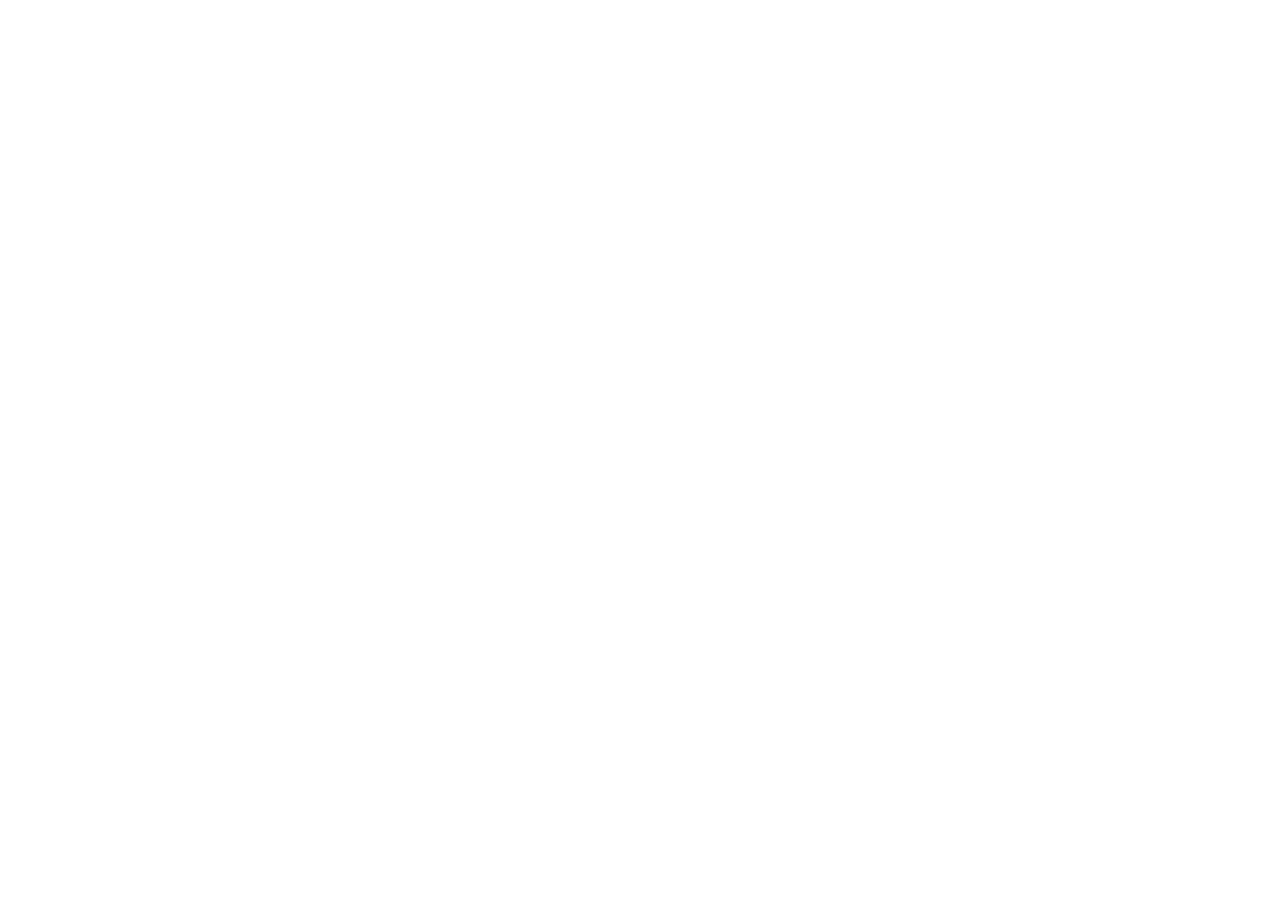
==== index.html @ 809a0d18 "Create index" ====
<!DOCTYPE html>
<html>
    <head>
        <meta charset="utf-8">
        <meta http-equiv="X-UA-Compatible" content="IE=edge">
        <meta name="viewport" content="width=device-width, initial-scale=1">

        <meta name="description" content="Neumorphism style">
        <meta name="author" content="Edvardas Jusius">

        <title>Neumorphism style</title>

        <link href="../assets/dist/css/bootstrap.min.css" rel="stylesheet">
    </head>
    <body>

    </body>
</html>
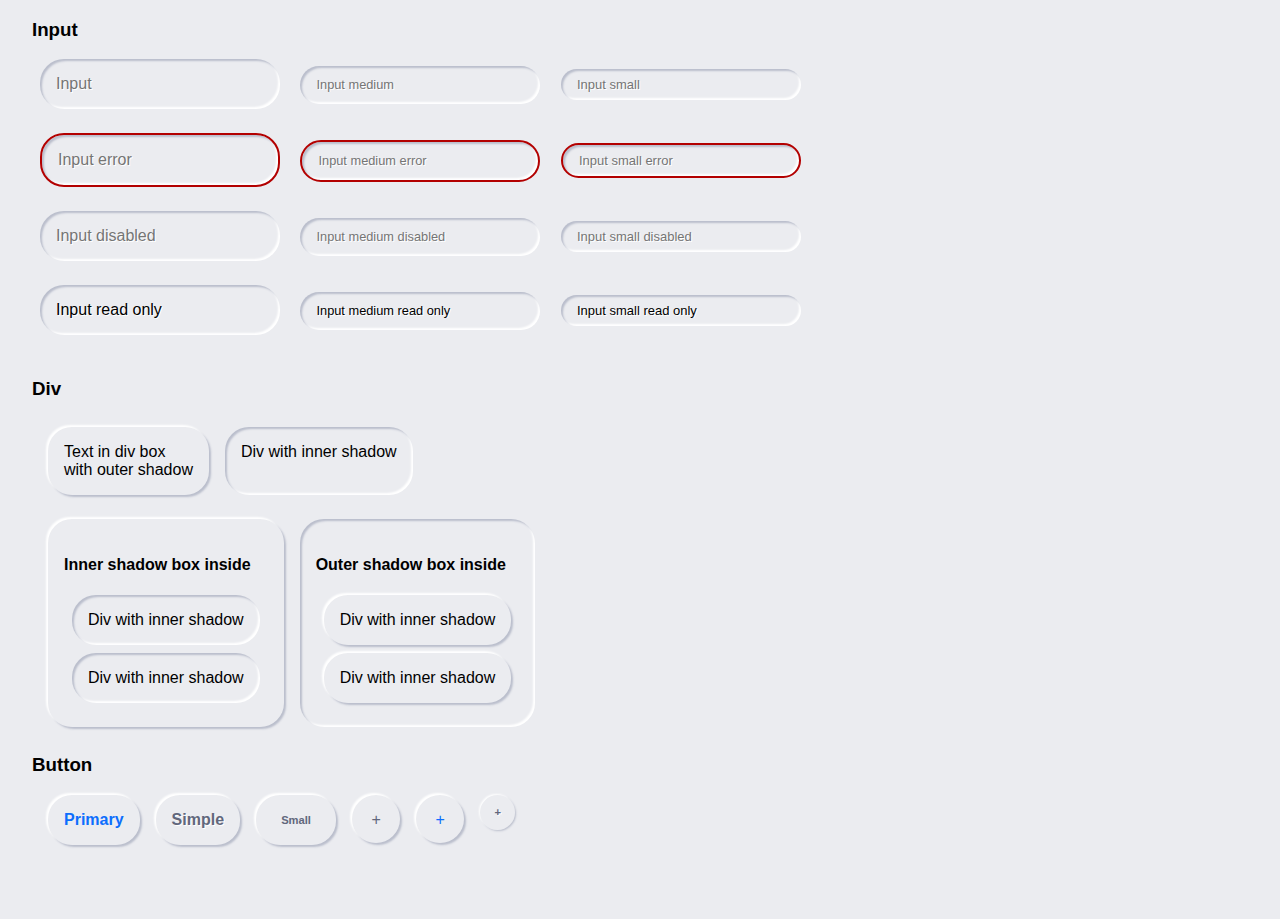
==== commit 8290b0d1: "Add input div and button examples" ====
--- a/index.html
+++ b/index.html
@@ -10,9 +10,76 @@
 
         <title>Neumorphism style</title>
 
-        <link href="../assets/dist/css/bootstrap.min.css" rel="stylesheet">
+        <link href="./neu-style.css" rel="stylesheet">
     </head>
+    <style>
+        html,
+        body {
+            height: 100%;
+            margin: 0 1rem;
+        }
+
+        button {
+            margin: 0 .5rem !important;
+        }
+        
+        input {
+            width: 15rem !important;
+            margin-left: .5rem !important;
+            margin-right: .5rem !important;
+        }
+
+        div {
+            margin: .5rem !important;
+        }
+    </style>
     <body>
+        <h3>Input</h3>
+        <input class="neu" placeholder="Input">
+        <input class="neu medium" placeholder="Input medium">
+        <input class="neu small" placeholder="Input small">
+        <br>
+        <input class="neu neu-error" placeholder="Input error">
+        <input class="neu medium neu-error" placeholder="Input medium error">
+        <input class="neu small neu-error" placeholder="Input small error">
+        <br>
+        <input class="neu" placeholder="Input disabled" disabled>
+        <input class="neu medium" placeholder="Input medium disabled" disabled>
+        <input class="neu small" placeholder="Input small disabled" disabled>
+        <br>
+        <input class="neu" value="Input read only" readonly>
+        <input class="neu medium" value="Input medium read only" readonly>
+        <input class="neu small" value="Input small read only" readonly>
 
+        <h3>Div</h3>
+        <div style="display: flex;">
+            <div class="neu neu-shadow-out">
+                Text in div box<br>
+                with outer shadow
+            </div>
+            <div class="neu neu-shadow-in">Div with inner shadow</div>
+        </div>
+        <div style="display: flex;">
+            <div class="neu neu-shadow-out">
+                <h4>Inner shadow box inside</h4>
+                <div class="neu neu-shadow-in">Div with inner shadow</div>
+                <div class="neu neu-shadow-in">Div with inner shadow</div>
+            </div>
+            <div class="neu neu-shadow-in">
+                <h4>Outer shadow box inside</h4>
+                <div class="neu neu-shadow-out">Div with inner shadow</div>
+                <div class="neu neu-shadow-out">Div with inner shadow</div>
+            </div>
+        </div>
+
+        <h3>Button</h3>
+        <div style="display: flex;">
+            <button class="neu primary">Primary</button>
+            <button class="neu">Simple</button>
+            <button class="neu small">Small</button>
+            <button class="neu round">+</button>
+            <button class="neu round primary">+</button>
+            <button class="neu round-small">+</button>
+        </div>
     </body>
 </html>
--- a/neu-style.css
+++ b/neu-style.css
@@ -0,0 +1,200 @@
+:root {
+    --neu-primary: #0D6EFD;
+    --neu-bg-color: #EBECF0;
+    --neu-gray: #AAAAAA;
+    --neu-blue: #61677C;
+    --neu-shadow: #BABECC;
+    --neu-white: #FFFFFF;
+}
+
+html,
+body {
+    font-family: Roboto, "Helvetica Neue", sans-serif;
+    background-color: #EBECF0;
+}
+
+.neu-back {
+    background: #EBECF0;
+}
+
+.neu-shadow-out {
+    background: #EBECF0;
+    box-shadow: -2px -2px 2px #FFFFFF,
+                2px 2px 2px #BABECC;
+}
+
+.neu-shadow-in {
+    background: #EBECF0;
+    box-shadow: inset 2px 2px 2px #BABECC,
+                inset -2px -2px 2px #FFFFFF;
+}
+
+a.neu {
+    color: #AAAAAA;
+    font-size: 12px;
+    text-decoration: underline;
+}
+
+label.neu {
+    color: gray;
+}
+
+div.neu-info, span.neu-info, i.neu-info {
+    text-align: center;
+    color:#AAAAAA;
+    font-size: 12px;
+}
+
+div.neu-info {
+    padding-top: 20px;
+}
+
+input.neu,
+button.neu,
+select.neu,
+div.neu,
+textarea.neu {
+    border: 0;
+    outline: 0;
+    border-radius: 1.5rem;
+    padding: 1rem;
+    background: #EBECF0;
+}
+
+input.neu,
+select.neu,
+button.neu {
+    font-size: 1rem;
+    text-shadow: 1px 1px 0 #FFFFFF;
+}
+
+button.neu {
+    cursor: pointer;
+    color: #61677C;
+    font-weight: bold;
+    transition: all 0.2s ease-in-out;
+    -webkit-touch-callout: none;
+    -webkit-user-select: none;
+    -khtml-user-select: none;
+    -moz-user-select: none;
+    -ms-user-select: none;
+    user-select: none;
+    box-shadow: -2px -2px 2px #FFFFFF,
+                2px 2px 2px #BABECC;
+}
+
+button.neu:hover {
+    box-shadow: -1px -1px 2px #FFFFFF,
+                1px 1px 2px #BABECC;
+}
+
+button.neu:active {
+    box-shadow: inset 1px 1px 2px #BABECC,
+                inset -1px -1px 2px #FFFFFF;
+}
+
+button.neu:disabled {
+    color: dimgray;
+    box-shadow: none;
+}
+
+button.neu.primary {
+    color: #0D6EFD;
+    text-shadow: none;
+}
+
+button.neu.primary:disabled {
+    color: dimgray;
+}
+
+button.neu.small {
+    font-size: .7rem;
+    padding: .5rem 1rem;
+    text-shadow: none;
+    min-width: 5rem;
+    margin: 0 .3rem;
+}
+
+button.neu.round {
+    border-radius: 50%;
+    width: 3rem;
+    height: 3rem;
+    text-shadow: none;
+    font-weight: normal;
+    text-align: center;
+}
+
+button.neu.round-small {
+    padding: .5rem;
+    font-size: .7rem;
+    width: 2.2rem;
+    height: 2.2rem;
+    vertical-align: middle;
+    box-shadow: -1px -1px 2px #FFFFFF,
+                1px 1px 2px #BABECC;
+}
+
+input.neu,
+select.neu,
+textarea.neu {
+    width: 100%;
+    margin-bottom: 1.5rem;
+    box-sizing: border-box;
+    transition: all 0.2s ease-in-out;
+    appearance: none;
+    -webkit-appearance: none;
+    box-shadow: inset 2px 2px 2px #BABECC,
+                inset -2px -2px 2px #FFFFFF;
+}
+
+input.neu:focus,
+select.neu:focus,
+textarea.neu:focus {
+    box-shadow: inset 1px 1px 2px #BABECC,
+                inset -1px -1px 2px #FFFFFF;
+}
+
+input.neu:read-only:focus,
+select.neu:read-only:focus,
+textarea.neu:read-only:focus {
+    box-shadow: inset 2px 2px 2px #BABECC,
+                inset -2px -2px 2px #FFFFFF;
+}
+
+input.neu.neu-error,
+select.neu.neu-error,
+textarea.neu.neu-error {
+    border: 2px solid rgb(179, 0, 0);
+}
+
+input.neu.medium,
+textarea.neu.medium {
+    font-size: .8rem;
+    padding: .7rem 1rem;
+}
+
+input.neu.small {
+    margin-bottom: 0;
+    font-size: small;
+    padding: .5rem 1rem;
+}
+
+div.neu.text-display {
+    width: 100%;
+    box-sizing: border-box;
+    appearance: none;
+    -webkit-appearance: none;
+    box-shadow: inset 1px 1px 2px #BABECC,
+                inset -1px -1px 2px #FFFFFF;
+}
+
+.neu-icon-circle {
+    background: #EBECF0;
+    width: 3rem;
+    height: 3rem;
+    border-radius: 50%;
+    text-align: center;
+    margin: 0;
+    box-shadow: inset 1px 1px 2px #BABECC,
+                inset -1px -1px 2px #FFFFFF;
+}
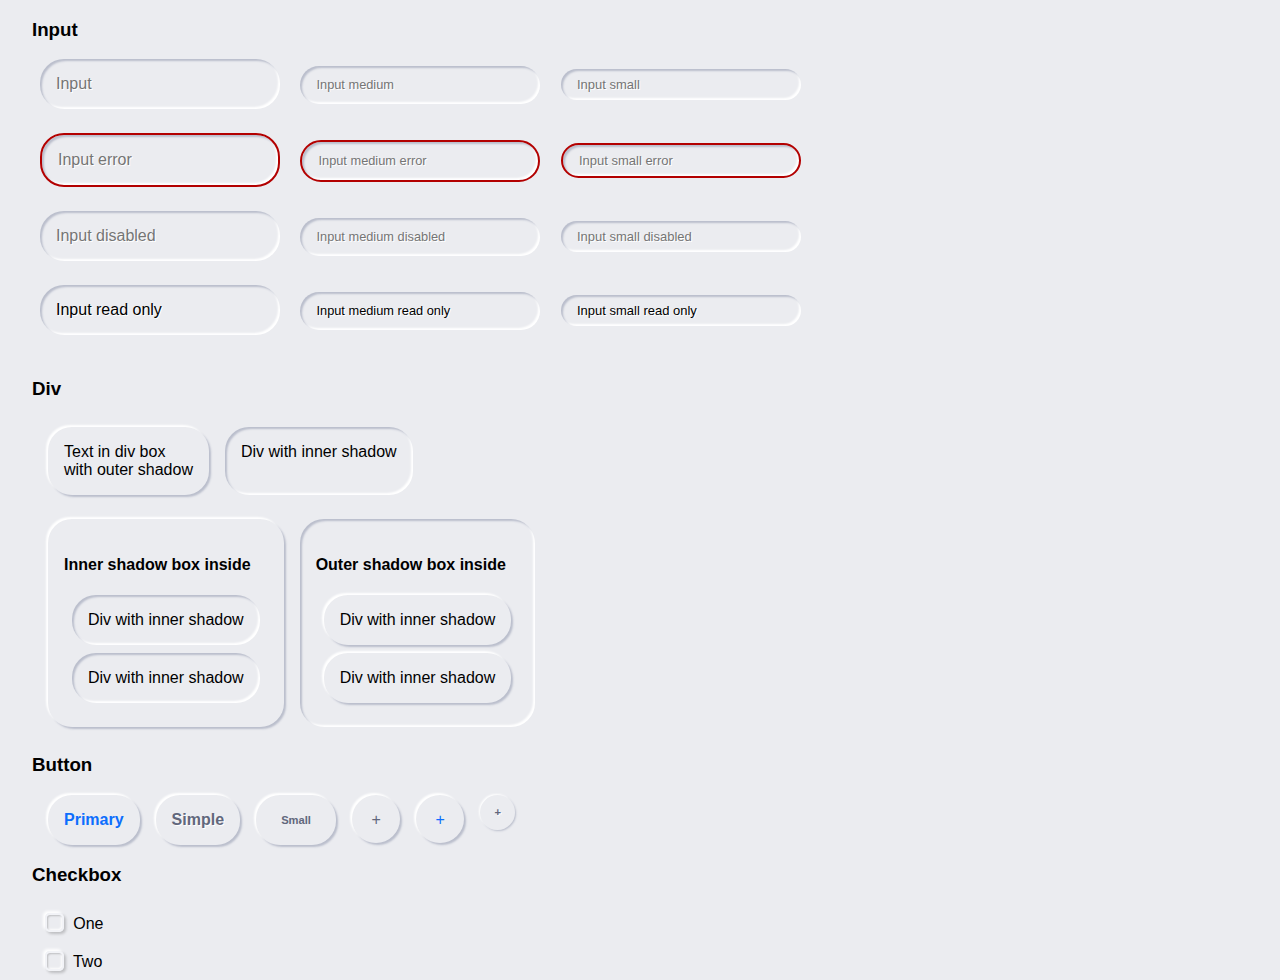
==== commit 99db8baa: "Add checkbox" ====
--- a/index.html
+++ b/index.html
@@ -23,7 +23,7 @@
             margin: 0 .5rem !important;
         }
         
-        input {
+        input[type="text"] {
             width: 15rem !important;
             margin-left: .5rem !important;
             margin-right: .5rem !important;
@@ -35,21 +35,21 @@
     </style>
     <body>
         <h3>Input</h3>
-        <input class="neu" placeholder="Input">
-        <input class="neu medium" placeholder="Input medium">
-        <input class="neu small" placeholder="Input small">
+        <input class="neu" type="text" placeholder="Input">
+        <input class="neu medium" type="text" placeholder="Input medium">
+        <input class="neu small" type="text" placeholder="Input small">
         <br>
-        <input class="neu neu-error" placeholder="Input error">
-        <input class="neu medium neu-error" placeholder="Input medium error">
-        <input class="neu small neu-error" placeholder="Input small error">
+        <input class="neu neu-error" type="text" placeholder="Input error">
+        <input class="neu medium neu-error" type="text" placeholder="Input medium error">
+        <input class="neu small neu-error" type="text" placeholder="Input small error">
         <br>
-        <input class="neu" placeholder="Input disabled" disabled>
-        <input class="neu medium" placeholder="Input medium disabled" disabled>
-        <input class="neu small" placeholder="Input small disabled" disabled>
+        <input class="neu" placeholder="Input disabled" type="text" disabled>
+        <input class="neu medium" placeholder="Input medium disabled" type="text" disabled>
+        <input class="neu small" placeholder="Input small disabled" type="text" disabled>
         <br>
-        <input class="neu" value="Input read only" readonly>
-        <input class="neu medium" value="Input medium read only" readonly>
-        <input class="neu small" value="Input small read only" readonly>
+        <input class="neu" value="Input read only" type="text" readonly>
+        <input class="neu medium" value="Input medium read only" type="text" readonly>
+        <input class="neu small" value="Input small read only" type="text" readonly>
 
         <h3>Div</h3>
         <div style="display: flex;">
@@ -81,5 +81,18 @@
             <button class="neu round primary">+</button>
             <button class="neu round-small">+</button>
         </div>
+
+        <h3>Checkbox</h3>
+        <div>
+            <label>
+                <input type="checkbox" name="checkbox" [checked]="checked">
+                One
+            </label>
+            <br>
+            <label>
+                <input type="checkbox" name="checkbox" [checked]="checked">
+                Two
+            </label>
+        </div>
     </body>
 </html>
--- a/neu-style.css
+++ b/neu-style.css
@@ -198,3 +198,49 @@
     box-shadow: inset 1px 1px 2px #BABECC,
                 inset -1px -1px 2px #FFFFFF;
 }
+
+label {
+    display: inline-block;
+    cursor: pointer;
+    padding: .56rem 0;
+}
+
+input[type=checkbox] {
+    border-radius: 25%;
+    font-size: 1rem;
+    cursor: pointer;
+    height: 1.2rem;
+    width: 1.2rem;
+    margin: 0 .3rem;
+    box-shadow: 2px 2px 3px rgba(0, 0, 0, 0.2),
+                    -2px -2px 3px white,
+                    inset 1px 1px 2px rgba(0, 0, 0, 0.2),
+                    inset -1px -1px 2px white;
+    border: .15rem solid #f2f3f7;
+    vertical-align: text-bottom;
+    
+    outline: none;
+    user-select: none;
+    -webkit-touch-callout: none;
+    -webkit-user-select: none;
+    -khtml-user-select: none;
+    -moz-user-select: none;
+    -ms-user-select: none;
+    -webkit-appearance: none;
+    -webkit-tap-highlight-color: transparent !important;
+    -webkit-tap-highlight-color: rgba(0, 0, 0, 0) !important;
+    -webkit-touch-callout: none;
+    letter-spacing: 0;
+    overflow: inherit;
+
+    background-color: initial;
+}
+
+input[type=checkbox]:checked {
+    box-shadow: 0 0 0.5em rgba(54, 123, 240, 0.7),
+                inset 0 -0.1em 0 rgba(0, 0, 0, 0.2),
+                inset 0 0.1em 0.1em rgba(255, 255, 255, 0.2);
+    border-width: .1rem;
+    border-color: #0D6EFD;
+    background-color: #0D6EFD;
+}
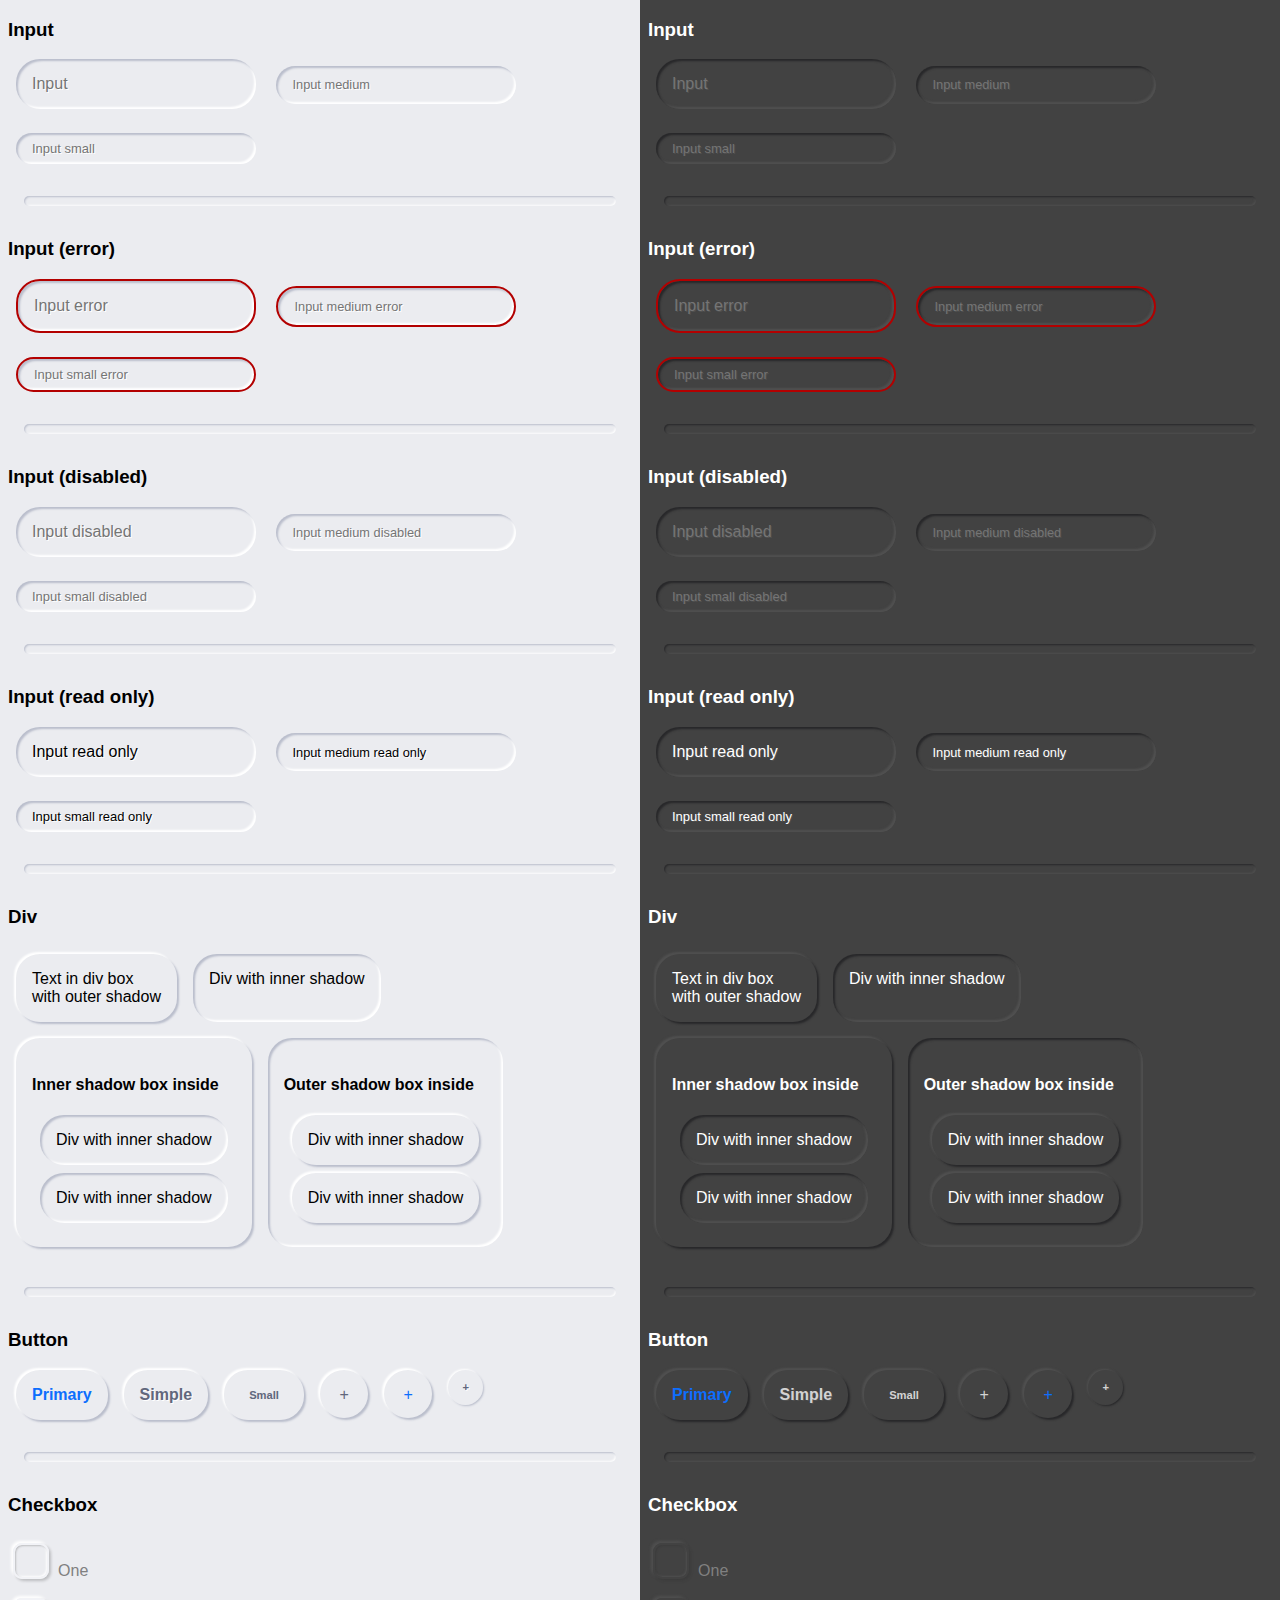
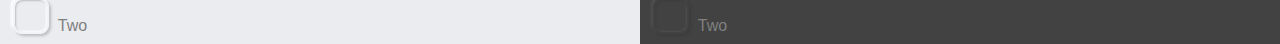
==== commit 99c941ed: "Add dark style" ====
--- a/index.html
+++ b/index.html
@@ -11,12 +11,14 @@
         <title>Neumorphism style</title>
 
         <link href="./neu-style.css" rel="stylesheet">
+        <link href="./neu-dark-style.css" rel="stylesheet">
     </head>
     <style>
         html,
         body {
             height: 100%;
-            margin: 0 1rem;
+            background: white !important;
+            margin: 0;
         }
 
         button {
@@ -29,70 +31,184 @@
             margin-right: .5rem !important;
         }
 
-        div {
+        div.neu, div.neu-dark {
             margin: .5rem !important;
+        }
+
+        pre {
+            background: #f4f4f4;
+            border: 1px solid #ddd;
+            border-left: 3px solid #f36d33;
+            color: #666;
+            page-break-inside: avoid;
+            font-family: monospace;
+            font-size: 15px;
+            line-height: 1.6;
+            margin-bottom: 1.6em;
+            max-width: 100%;
+            overflow: auto;
+            padding: 1em 1.5em;
+            display: block;
+            word-wrap: break-word;
         }
     </style>
     <body>
-        <h3>Input</h3>
-        <input class="neu" type="text" placeholder="Input">
-        <input class="neu medium" type="text" placeholder="Input medium">
-        <input class="neu small" type="text" placeholder="Input small">
-        <br>
-        <input class="neu neu-error" type="text" placeholder="Input error">
-        <input class="neu medium neu-error" type="text" placeholder="Input medium error">
-        <input class="neu small neu-error" type="text" placeholder="Input small error">
-        <br>
-        <input class="neu" placeholder="Input disabled" type="text" disabled>
-        <input class="neu medium" placeholder="Input medium disabled" type="text" disabled>
-        <input class="neu small" placeholder="Input small disabled" type="text" disabled>
-        <br>
-        <input class="neu" value="Input read only" type="text" readonly>
-        <input class="neu medium" value="Input medium read only" type="text" readonly>
-        <input class="neu small" value="Input small read only" type="text" readonly>
-
-        <h3>Div</h3>
-        <div style="display: flex;">
-            <div class="neu neu-shadow-out">
-                Text in div box<br>
-                with outer shadow
+        <div style="display: flex; margin: auto;">
+            <div style="width: 49%; height: 100%; padding: 0 .5rem;" class="neu-back">
+                <h3>Input</h3>
+                <input class="neu" type="text" placeholder="Input">
+                <input class="neu medium" type="text" placeholder="Input medium">
+                <input class="neu small" type="text" placeholder="Input small">
+
+                <div class="neu-line"></div>
+
+                <h3>Input (error)</h3>
+                <input class="neu neu-error" type="text" placeholder="Input error">
+                <input class="neu medium neu-error" type="text" placeholder="Input medium error">
+                <input class="neu small neu-error" type="text" placeholder="Input small error">
+                
+                <div class="neu-line"></div>
+                
+                <h3>Input (disabled)</h3>
+                <input class="neu" placeholder="Input disabled" type="text" disabled>
+                <input class="neu medium" placeholder="Input medium disabled" type="text" disabled>
+                <input class="neu small" placeholder="Input small disabled" type="text" disabled>
+                
+                <div class="neu-line"></div>
+                
+                <h3>Input (read only)</h3>
+                <input class="neu" value="Input read only" type="text" readonly>
+                <input class="neu medium" value="Input medium read only" type="text" readonly>
+                <input class="neu small" value="Input small read only" type="text" readonly>
+        
+                <div class="neu-line"></div>
+                
+                <h3>Div</h3>
+                <div style="display: flex;">
+                    <div class="neu neu-shadow-out">
+                        Text in div box<br>
+                        with outer shadow
+                    </div>
+                    <div class="neu neu-shadow-in">Div with inner shadow</div>
+                </div>
+                <div style="display: flex;">
+                    <div class="neu neu-shadow-out">
+                        <h4>Inner shadow box inside</h4>
+                        <div class="neu neu-shadow-in">Div with inner shadow</div>
+                        <div class="neu neu-shadow-in">Div with inner shadow</div>
+                    </div>
+                    <div class="neu neu-shadow-in">
+                        <h4>Outer shadow box inside</h4>
+                        <div class="neu neu-shadow-out">Div with inner shadow</div>
+                        <div class="neu neu-shadow-out">Div with inner shadow</div>
+                    </div>
+                </div>
+        
+                <div class="neu-line"></div>
+                
+                <h3>Button</h3>
+                <div style="display: flex;">
+                    <button class="neu primary">Primary</button>
+                    <button class="neu">Simple</button>
+                    <button class="neu small">Small</button>
+                    <button class="neu round">+</button>
+                    <button class="neu round primary">+</button>
+                    <button class="neu round-small">+</button>
+                </div>
+        
+                <div class="neu-line"></div>
+                
+                <h3>Checkbox</h3>
+                <div>
+                    <label class="neu">
+                        <input type="checkbox" class="neu" name="checkbox">
+                        One
+                    </label>
+                    <br>
+                    <label  class="neu">
+                        <input type="checkbox" class="neu" name="checkbox">
+                        Two
+                    </label>
+                </div>
             </div>
-            <div class="neu neu-shadow-in">Div with inner shadow</div>
-        </div>
-        <div style="display: flex;">
-            <div class="neu neu-shadow-out">
-                <h4>Inner shadow box inside</h4>
-                <div class="neu neu-shadow-in">Div with inner shadow</div>
-                <div class="neu neu-shadow-in">Div with inner shadow</div>
-            </div>
-            <div class="neu neu-shadow-in">
-                <h4>Outer shadow box inside</h4>
-                <div class="neu neu-shadow-out">Div with inner shadow</div>
-                <div class="neu neu-shadow-out">Div with inner shadow</div>
+            <div style="width: 49%; height: 100%; padding: 0 .5rem;" class="neu-dark-back">
+                <h3>Input</h3>
+                <input class="neu-dark" type="text" placeholder="Input">
+                <input class="neu-dark medium" type="text" placeholder="Input medium">
+                <input class="neu-dark small" type="text" placeholder="Input small">
+
+                <div class="neu-dark-line"></div>
+
+                <h3>Input (error)</h3>
+                <input class="neu-dark neu-error" type="text" placeholder="Input error">
+                <input class="neu-dark medium neu-error" type="text" placeholder="Input medium error">
+                <input class="neu-dark small neu-error" type="text" placeholder="Input small error">
+                
+                <div class="neu-dark-line"></div>
+                
+                <h3>Input (disabled)</h3>
+                <input class="neu-dark" placeholder="Input disabled" type="text" disabled>
+                <input class="neu-dark medium" placeholder="Input medium disabled" type="text" disabled>
+                <input class="neu-dark small" placeholder="Input small disabled" type="text" disabled>
+                
+                <div class="neu-dark-line"></div>
+                
+                <h3>Input (read only)</h3>
+                <input class="neu-dark" value="Input read only" type="text" readonly>
+                <input class="neu-dark medium" value="Input medium read only" type="text" readonly>
+                <input class="neu-dark small" value="Input small read only" type="text" readonly>
+        
+                <div class="neu-dark-line"></div>
+                
+                <h3>Div</h3>
+                <div style="display: flex;">
+                    <div class="neu-dark neu-dark-shadow-out">
+                        Text in div box<br>
+                        with outer shadow
+                    </div>
+                    <div class="neu-dark neu-dark-shadow-in">Div with inner shadow</div>
+                </div>
+                <div style="display: flex;">
+                    <div class="neu-dark neu-dark-shadow-out">
+                        <h4>Inner shadow box inside</h4>
+                        <div class="neu-dark neu-dark-shadow-in">Div with inner shadow</div>
+                        <div class="neu-dark neu-dark-shadow-in">Div with inner shadow</div>
+                    </div>
+                    <div class="neu-dark neu-dark-shadow-in">
+                        <h4>Outer shadow box inside</h4>
+                        <div class="neu-dark neu-dark-shadow-out">Div with inner shadow</div>
+                        <div class="neu-dark neu-dark-shadow-out">Div with inner shadow</div>
+                    </div>
+                </div>
+        
+                <div class="neu-dark-line"></div>
+                
+                <h3>Button</h3>
+                <div style="display: flex;">
+                    <button class="neu-dark primary">Primary</button>
+                    <button class="neu-dark">Simple</button>
+                    <button class="neu-dark small">Small</button>
+                    <button class="neu-dark round">+</button>
+                    <button class="neu-dark round primary">+</button>
+                    <button class="neu-dark round-small">+</button>
+                </div>
+        
+                <div class="neu-dark-line"></div>
+                
+                <h3>Checkbox</h3>
+                <div>
+                    <label class="neu-dark">
+                        <input type="checkbox" class="neu-dark" name="checkbox">
+                        One
+                    </label>
+                    <br>
+                    <label class="neu-dark">
+                        <input type="checkbox" class="neu-dark" name="checkbox">
+                        Two
+                    </label>
+                </div>
             </div>
         </div>
-
-        <h3>Button</h3>
-        <div style="display: flex;">
-            <button class="neu primary">Primary</button>
-            <button class="neu">Simple</button>
-            <button class="neu small">Small</button>
-            <button class="neu round">+</button>
-            <button class="neu round primary">+</button>
-            <button class="neu round-small">+</button>
-        </div>
-
-        <h3>Checkbox</h3>
-        <div>
-            <label>
-                <input type="checkbox" name="checkbox" [checked]="checked">
-                One
-            </label>
-            <br>
-            <label>
-                <input type="checkbox" name="checkbox" [checked]="checked">
-                Two
-            </label>
-        </div>
+        
     </body>
 </html>
--- a/neu-style.css
+++ b/neu-style.css
@@ -199,13 +199,22 @@
                 inset -1px -1px 2px #FFFFFF;
 }
 
-label {
+label.neu {
     display: inline-block;
     cursor: pointer;
     padding: .56rem 0;
 }
 
-input[type=checkbox] {
+div.neu-line {
+    width: 95%;
+    height: 10px;
+    margin: 2rem auto;
+    border-radius: 1.5rem;
+    box-shadow: inset 1px 1px 2px #BABECC,
+                inset -1px -1px 2px #FFFFFF;
+}
+
+input[type=checkbox].neu {
     border-radius: 25%;
     font-size: 1rem;
     cursor: pointer;
@@ -236,7 +245,7 @@
     background-color: initial;
 }
 
-input[type=checkbox]:checked {
+input[type=checkbox].neu:checked {
     box-shadow: 0 0 0.5em rgba(54, 123, 240, 0.7),
                 inset 0 -0.1em 0 rgba(0, 0, 0, 0.2),
                 inset 0 0.1em 0.1em rgba(255, 255, 255, 0.2);
--- a/neu-dark-style.css
+++ b/neu-dark-style.css
@@ -0,0 +1,264 @@
+:root {
+    --neu-dark-primary: #0D6EFD;
+    --neu-dark-bg-color: #424242;
+    --neu-dark-gray: #AAAAAA;
+    --neu-dark-blue: #61677C;
+    --neu-dark-shadow: #28282a;
+    --neu-dark-white: #505050;
+}
+
+html,
+body {
+    font-family: Roboto, "Helvetica Neue", sans-serif;
+    background-color: #424242;
+}
+
+.neu-dark *,
+.neu-dark-back *,
+.neu-dark-shadow-out *,
+.neu-dark-shadow-in * {
+    color: white;
+}
+
+.neu-dark-back {
+    background: #424242;
+}
+
+.neu-dark-shadow-out {
+    background: #424242;
+    box-shadow: -2px -2px 2px #505050,
+                2px 2px 2px #28282a;
+}
+
+.neu-dark-shadow-in {
+    background: #424242;
+    box-shadow: inset 2px 2px 2px #28282a,
+                inset -2px -2px 2px #505050;
+}
+
+a.neu-dark {
+    color: #AAAAAA;
+    font-size: 12px;
+    text-decoration: underline;
+}
+
+label.neu-dark {
+    color: gray;
+}
+
+div.neu-dark-info, span.neu-dark-info, i.neu-dark-info {
+    text-align: center;
+    color:#AAAAAA;
+    font-size: 12px;
+}
+
+div.neu-dark-info {
+    padding-top: 20px;
+}
+
+input.neu-dark,
+button.neu-dark,
+select.neu-dark,
+div.neu-dark,
+textarea.neu-dark {
+    color: white;
+    border: 0;
+    outline: 0;
+    border-radius: 1.5rem;
+    padding: 1rem;
+    background: #424242;
+}
+
+input.neu-dark,
+select.neu-dark,
+button.neu-dark {
+    font-size: 1rem;
+    text-shadow: 1px 1px 0 #505050;
+}
+
+button.neu-dark {
+    cursor: pointer;
+    color: lightgrey;
+    font-weight: bold;
+    transition: all 0.2s ease-in-out;
+    -webkit-touch-callout: none;
+    -webkit-user-select: none;
+    -khtml-user-select: none;
+    -moz-user-select: none;
+    -ms-user-select: none;
+    user-select: none;
+    box-shadow: -2px -2px 2px #505050,
+                2px 2px 2px #28282a;
+}
+
+button.neu-dark:hover {
+    box-shadow: -1px -1px 2px #505050,
+                1px 1px 2px #28282a;
+}
+
+button.neu-dark:active {
+    box-shadow: inset 1px 1px 2px #28282a,
+                inset -1px -1px 2px #505050;
+}
+
+button.neu-dark:disabled {
+    color: dimgray;
+    box-shadow: none;
+}
+
+button.neu-dark.primary {
+    color: #0D6EFD;
+    text-shadow: none;
+}
+
+button.neu-dark.primary:disabled {
+    color: dimgray;
+}
+
+button.neu-dark.small {
+    font-size: .7rem;
+    padding: .5rem 1rem;
+    text-shadow: none;
+    min-width: 5rem;
+    margin: 0 .3rem;
+}
+
+button.neu-dark.round {
+    border-radius: 50%;
+    width: 3rem;
+    height: 3rem;
+    text-shadow: none;
+    font-weight: normal;
+    text-align: center;
+}
+
+button.neu-dark.round-small {
+    padding: .5rem;
+    font-size: .7rem;
+    width: 2.2rem;
+    height: 2.2rem;
+    vertical-align: middle;
+    box-shadow: -1px -1px 2px #505050,
+                1px 1px 2px #28282a;
+}
+
+input.neu-dark,
+select.neu-dark,
+textarea.neu-dark {
+    width: 100%;
+    margin-bottom: 1.5rem;
+    box-sizing: border-box;
+    transition: all 0.2s ease-in-out;
+    appearance: none;
+    -webkit-appearance: none;
+    box-shadow: inset 2px 2px 2px #28282a,
+                inset -2px -2px 2px #505050;
+}
+
+input.neu-dark:focus,
+select.neu-dark:focus,
+textarea.neu-dark:focus {
+    box-shadow: inset 1px 1px 2px #28282a,
+                inset -1px -1px 2px #505050;
+}
+
+input.neu-dark:read-only:focus,
+select.neu-dark:read-only:focus,
+textarea.neu-dark:read-only:focus {
+    box-shadow: inset 2px 2px 2px #28282a,
+                inset -2px -2px 2px #505050;
+}
+
+input.neu-dark.neu-error,
+select.neu-dark.neu-error,
+textarea.neu-dark.neu-error {
+    border: 2px solid rgb(179, 0, 0);
+}
+
+input.neu-dark.medium,
+textarea.neu-dark.medium {
+    font-size: .8rem;
+    padding: .7rem 1rem;
+}
+
+input.neu-dark.small {
+    margin-bottom: 0;
+    font-size: small;
+    padding: .5rem 1rem;
+}
+
+div.neu-dark.text-display {
+    width: 100%;
+    box-sizing: border-box;
+    appearance: none;
+    -webkit-appearance: none;
+    box-shadow: inset 1px 1px 2px #28282a,
+                inset -1px -1px 2px #505050;
+}
+
+.neu-dark-icon-circle {
+    background: #424242;
+    width: 3rem;
+    height: 3rem;
+    border-radius: 50%;
+    text-align: center;
+    margin: 0;
+    box-shadow: inset 1px 1px 2px #28282a,
+                inset -1px -1px 2px #505050;
+}
+
+label.neu-dark {
+    display: inline-block;
+    cursor: pointer;
+    padding: .56rem 0;
+}
+
+div.neu-dark-line {
+    width: 95%;
+    height: 10px;
+    margin: 2rem auto;
+    border-radius: 1.5rem;
+    box-shadow: inset 1px 1px 2px #28282a,
+                inset -1px -1px 2px #505050;
+}
+
+input[type=checkbox].neu-dark {
+    border-radius: 25%;
+    font-size: 1rem;
+    cursor: pointer;
+    height: 1.2rem;
+    width: 1.2rem;
+    margin: 0 .3rem;
+    box-shadow: 2px 2px 3px rgba(40, 40, 42, 0.2),
+                    -2px -2px 3px #505050,
+                    inset 1px 1px 2px rgba(40, 40, 42, 0.2),
+                    inset -1px -1px 2px #505050;
+    border: .15rem solid #424242;
+    vertical-align: text-bottom;
+    
+    outline: none;
+    user-select: none;
+    -webkit-touch-callout: none;
+    -webkit-user-select: none;
+    -khtml-user-select: none;
+    -moz-user-select: none;
+    -ms-user-select: none;
+    -webkit-appearance: none;
+    -webkit-tap-highlight-color: transparent !important;
+    -webkit-tap-highlight-color: rgba(0, 0, 0, 0) !important;
+    -webkit-touch-callout: none;
+    letter-spacing: 0;
+    overflow: inherit;
+
+    background-color: initial;
+}
+
+input[type=checkbox].neu-dark:checked {
+    box-shadow: 0 0 0.5em rgba(54, 123, 240, 0.7),
+                inset 0 -0.1em 0 rgba(0, 0, 0, 0.2),
+                inset 0 0.1em 0.1em rgba(255, 255, 255, 0.2);
+    border-width: .1rem;
+    border-color: #0D6EFD;
+    background-color: #0D6EFD;
+}
+
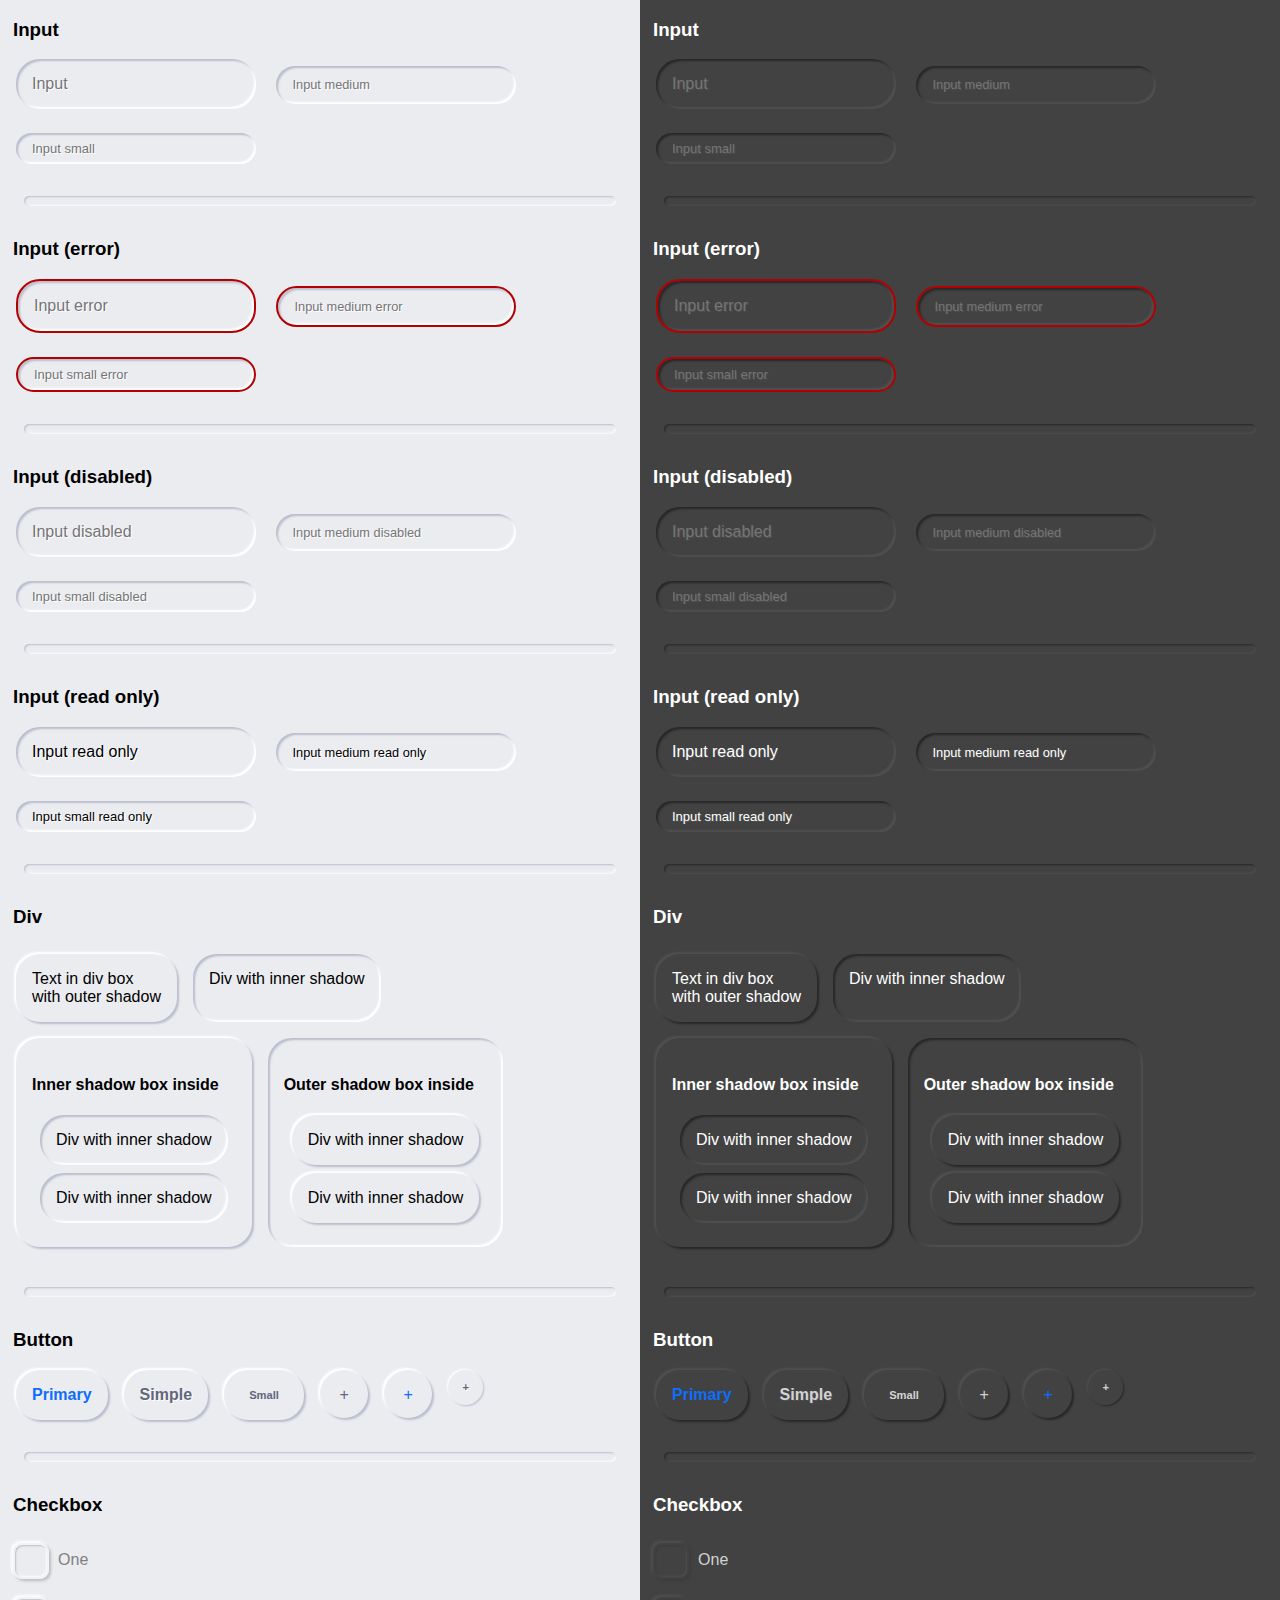
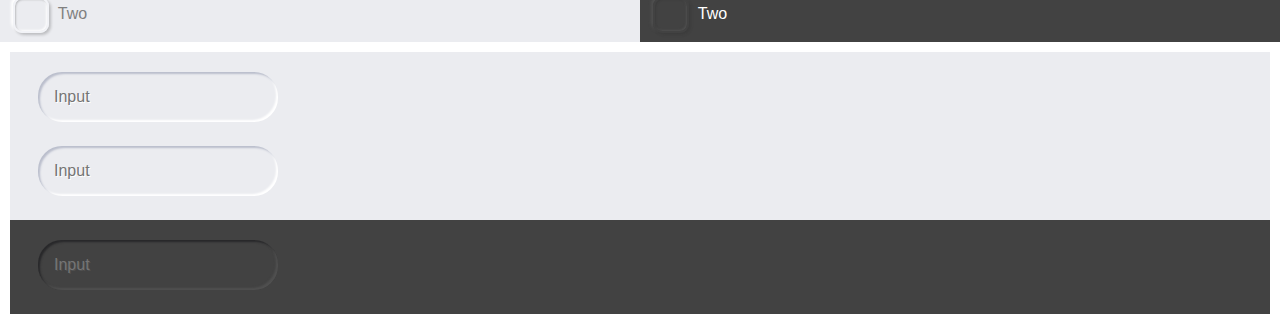
==== commit 09f457e0: "Update style files" ====
--- a/index.html
+++ b/index.html
@@ -10,8 +10,8 @@
 
         <title>Neumorphism style</title>
 
-        <link href="./neu-style.css" rel="stylesheet">
-        <link href="./neu-dark-style.css" rel="stylesheet">
+        <link href="./neu.min.css" rel="stylesheet">
+        <link href="./neu-dark.min.css" rel="stylesheet">
     </head>
     <style>
         html,
@@ -31,25 +31,12 @@
             margin-right: .5rem !important;
         }
 
-        div.neu, div.neu-dark {
+        div.neu {
             margin: .5rem !important;
         }
 
-        pre {
-            background: #f4f4f4;
-            border: 1px solid #ddd;
-            border-left: 3px solid #f36d33;
-            color: #666;
-            page-break-inside: avoid;
-            font-family: monospace;
-            font-size: 15px;
-            line-height: 1.6;
-            margin-bottom: 1.6em;
-            max-width: 100%;
-            overflow: auto;
-            padding: 1em 1.5em;
-            display: block;
-            word-wrap: break-word;
+        h3 {
+            margin-left: 5px;
         }
     </style>
     <body>
@@ -131,74 +118,74 @@
                     </label>
                 </div>
             </div>
-            <div style="width: 49%; height: 100%; padding: 0 .5rem;" class="neu-dark-back">
+            <div style="width: 49%; height: 100%; padding: 0 .5rem;" class="neu-back" theme="dark">
                 <h3>Input</h3>
-                <input class="neu-dark" type="text" placeholder="Input">
-                <input class="neu-dark medium" type="text" placeholder="Input medium">
-                <input class="neu-dark small" type="text" placeholder="Input small">
-
+                <input class="neu" type="text" placeholder="Input" theme="dark">
+                <input class="neu medium" type="text" placeholder="Input medium" theme="dark">
+                <input class="neu small" type="text" placeholder="Input small" theme="dark">
+
+                <div class="neu-line" theme="dark"></div>
+
+                <h3>Input (error)</h3>
+                <input class="neu neu-error" type="text" placeholder="Input error" theme="dark">
+                <input class="neu medium neu-error" type="text" placeholder="Input medium error" theme="dark">
+                <input class="neu small neu-error" type="text" placeholder="Input small error" theme="dark">
+                
                 <div class="neu-dark-line"></div>
-
-                <h3>Input (error)</h3>
-                <input class="neu-dark neu-error" type="text" placeholder="Input error">
-                <input class="neu-dark medium neu-error" type="text" placeholder="Input medium error">
-                <input class="neu-dark small neu-error" type="text" placeholder="Input small error">
-                
-                <div class="neu-dark-line"></div>
                 
                 <h3>Input (disabled)</h3>
-                <input class="neu-dark" placeholder="Input disabled" type="text" disabled>
-                <input class="neu-dark medium" placeholder="Input medium disabled" type="text" disabled>
-                <input class="neu-dark small" placeholder="Input small disabled" type="text" disabled>
-                
-                <div class="neu-dark-line"></div>
+                <input class="neu" placeholder="Input disabled" type="text" disabled theme="dark">
+                <input class="neu medium" placeholder="Input medium disabled" type="text" disabled theme="dark">
+                <input class="neu small" placeholder="Input small disabled" type="text" disabled theme="dark">
+                
+                <div class="neu-line" theme="dark"></div>
                 
                 <h3>Input (read only)</h3>
-                <input class="neu-dark" value="Input read only" type="text" readonly>
-                <input class="neu-dark medium" value="Input medium read only" type="text" readonly>
-                <input class="neu-dark small" value="Input small read only" type="text" readonly>
-        
-                <div class="neu-dark-line"></div>
+                <input class="neu" value="Input read only" type="text" readonly theme="dark">
+                <input class="neu medium" value="Input medium read only" type="text" readonly theme="dark">
+                <input class="neu small" value="Input small read only" type="text" readonly theme="dark">
+        
+                <div class="neu-line" theme="dark"></div>
                 
                 <h3>Div</h3>
                 <div style="display: flex;">
-                    <div class="neu-dark neu-dark-shadow-out">
+                    <div class="neu neu-shadow-out" theme="dark">
                         Text in div box<br>
                         with outer shadow
                     </div>
-                    <div class="neu-dark neu-dark-shadow-in">Div with inner shadow</div>
-                </div>
-                <div style="display: flex;">
-                    <div class="neu-dark neu-dark-shadow-out">
+                    <div class="neu neu-shadow-in" theme="dark">Div with inner shadow</div>
+                </div>
+                <div style="display: flex;">
+                    <div class="neu neu-shadow-out" theme="dark">
                         <h4>Inner shadow box inside</h4>
-                        <div class="neu-dark neu-dark-shadow-in">Div with inner shadow</div>
-                        <div class="neu-dark neu-dark-shadow-in">Div with inner shadow</div>
-                    </div>
-                    <div class="neu-dark neu-dark-shadow-in">
+                        <div class="neu neu-shadow-in" theme="dark">Div with inner shadow</div>
+                        <div class="neu neu-shadow-in" theme="dark">Div with inner shadow</div>
+                    </div>
+                    <div class="neu neu-shadow-in" theme="dark">
                         <h4>Outer shadow box inside</h4>
-                        <div class="neu-dark neu-dark-shadow-out">Div with inner shadow</div>
-                        <div class="neu-dark neu-dark-shadow-out">Div with inner shadow</div>
-                    </div>
-                </div>
-        
-                <div class="neu-dark-line"></div>
+                        <div class="neu neu-shadow-out" theme="dark">Div with inner shadow</div>
+                        <div class="neu neu-shadow-out" theme="dark">Div with inner shadow</div>
+                    </div>
+                </div>
+        
+                <div class="neu-line" theme="dark"></div>
                 
                 <h3>Button</h3>
                 <div style="display: flex;">
                     <button class="neu-dark primary">Primary</button>
-                    <button class="neu-dark">Simple</button>
-                    <button class="neu-dark small">Small</button>
-                    <button class="neu-dark round">+</button>
-                    <button class="neu-dark round primary">+</button>
-                    <button class="neu-dark round-small">+</button>
-                </div>
-        
-                <div class="neu-dark-line"></div>
+                    <button class="neu" theme="dark">Simple</button>
+                    <button class="neu small" theme="dark">Small</button>
+                    <button class="neu round" theme="dark">+</button>
+                    <button class="neu round primary" theme="dark">+</button>
+                    <button class="neu round-small" theme="dark">+</button>
+                </div>
+        
+                <div class="neu-line" theme="dark"></div>
                 
                 <h3>Checkbox</h3>
                 <div>
-                    <label class="neu-dark">
-                        <input type="checkbox" class="neu-dark" name="checkbox">
+                    <label class="neu" theme="dark">
+                        <input type="checkbox" class="neu" name="checkbox" theme="dark">
                         One
                     </label>
                     <br>
@@ -210,5 +197,18 @@
             </div>
         </div>
         
+
+        <div style="margin: 10px">
+            <div class="neu-back" style="padding: 20px 0 0 20px;">
+                <input class="neu" type="text" placeholder="Input">
+            </div>
+            <div class="neu-back" theme="light" style="padding: 0 0 0 20px;">
+                <input class="neu" theme="light" type="text" placeholder="Input">
+            </div>
+            <div class="neu-back" theme="dark" style="padding: 20px 0 0 20px;">
+                <input class="neu" theme="dark" type="text" placeholder="Input">
+            </div>
+        </div>
     </body>
 </html>
+
--- a/neu.min.css
+++ b/neu.min.css
@@ -0,0 +1 @@
+:root{--neu-primary:#0D6EFD;--neu-bg-color:#EBECF0;--neu-gray:#AAAAAA;--neu-blue:#61677C;--neu-shadow:#BABECC;--neu-white:#FFFFFF;}html,body{font-family:Roboto,"HelveticaNeue",sans-serif;background-color:#EBECF0;}.neu-back{background:#EBECF0;}.neu-shadow-out{background:#EBECF0;box-shadow:-2px -2px 2px#FFFFFF,2px 2px 2px#BABECC;}.neu-shadow-in{background:#EBECF0;box-shadow:inset 2px 2px 2px#BABECC,inset -2px -2px 2px#FFFFFF;}a.neu{color:#AAAAAA;font-size:12px;text-decoration:underline;}label.neu{color:gray;}div.neu-info,span.neu-info,i.neu-info{text-align:center;color:#AAAAAA;font-size:12px;}div.neu-info{padding-top:20px;}input.neu,button.neu,select.neu,div.neu,textarea.neu{border:0;outline:0;border-radius:1.5rem;padding:1rem;background:#EBECF0;}input.neu,select.neu,button.neu{font-size:1rem;text-shadow:1px 1px 0 #FFFFFF;}button.neu{cursor:pointer;color:#61677C;font-weight:bold;transition:all .2s ease-in-out;-webkit-touch-callout:none;-webkit-user-select:none;-khtml-user-select:none;-moz-user-select:none;-ms-user-select:none;user-select:none;box-shadow:-2px -2px 2px#FFFFFF,2px 2px 2px#BABECC;}button.neu:hover{box-shadow:-1px -1px 2px#FFFFFF,1px 1px  2px#BABECC;}button.neu:active{box-shadow:inset 1px 1px 2px#BABECC,inset -1px -1px 2px#FFFFFF;}button.neu:disabled{color:dimgray;box-shadow:none;}button.neu.primary{color:#0D6EFD;text-shadow:none;}button.neu.primary:disabled{color:dimgray;}button.neu.small{font-size:.7rem;padding:.5rem 1rem;text-shadow:none;min-width:5rem;margin:0 .3rem;}button.neu.round{border-radius:50%;width:3rem;height:3rem;text-shadow:none;font-weight:normal;text-align:center;}button.neu.round-small{padding:.5rem;font-size:.7rem;width:2.2rem;height:2.2rem;vertical-align:middle;box-shadow:-1px -1px 2px#FFFFFF,1px 1px 2px#BABECC;}input.neu,select.neu,textarea.neu{width:100%;margin-bottom:1.5rem;box-sizing:border-box;transition:all .2s ease-in-out;appearance:none;-webkit-appearance:none;box-shadow:inset 2px 2px 2px#BABECC,inset -2px -2px 2px#FFFFFF;}input.neu:focus,select.neu:focus,textarea.neu:focus{box-shadow:inset 1px 1px 2px#BABECC,inset -1px -1px 2px#FFFFFF;}input.neu:read-only:focus,select.neu:read-only:focus,textarea.neu:read-only:focus{box-shadow:inset 2px 2px 2px#BABECC,inset -2px -2px 2px#FFFFFF;}input.neu.neu-error,select.neu.neu-error,textarea.neu.neu-error{border:2px solid rgb(179,0,0);}input.neu.medium,textarea.neu.medium{font-size:.8rem;padding:.7rem 1rem;}input.neu.small{margin-bottom:0;font-size:small;padding:.5rem 1rem;}div.neu.text-display{width:100%;box-sizing:border-box;appearance:none;-webkit-appearance:none;box-shadow:inset 1px 1px 2px#BABECC,inset -1px -1px 2px#FFFFFF;}.neu-icon-circle{background:#EBECF0;width:3rem;height:3rem;border-radius:50%;text-align:center;margin:0;box-shadow:inset 1px 1px 2px#BABECC,inset -1px -1px 2px#FFFFFF;}label.neu{display:inline-block;cursor:pointer;padding:.56rem 0;}div.neu-line{width:95%;height:10px;margin:2rem auto;border-radius:1.5rem;box-shadow:inset 1px 1px 2px#BABECC,inset -1px -1px 2px#FFFFFF;}input[type=checkbox].neu{border-radius:25%;font-size:1rem;cursor:pointer;height:1.2rem;width:1.2rem;margin:0 .3rem;box-shadow:2px 2px 3px rgba(0,0,0,.2),-2px -2px 3px white,inset 1px 1px 2px rgba(0,0,0,.2),inset -1px -1px 2px white;border:.15rem solid#f2f3f7;vertical-align:middle;outline:none;user-select:none;-webkit-touch-callout:none;-webkit-user-select:none;-khtml-user-select:none;-moz-user-select:none;-ms-user-select:none;-webkit-appearance:none;-webkit-tap-highlight-color:transparent!important;-webkit-tap-highlight-color:rgba(0,0,0,0)!important;-webkit-touch-callout:none;letter-spacing:0;overflow:inherit;background-color:initial;}input[type=checkbox].neu:checked{box-shadow:0 0 0 .5em rgba(54,123,240,.7),inset 0 .1em 0 rgba(0,0,0,.2),inset 0 .1em .1em rgba(255,255,255,.2);border-width:.1rem;border-color:#0D6EFD;background-color:#0D6EFD;} :root[theme="light"]{--neu-primary:#0D6EFD;--neu-bg-color:#EBECF0;--neu-gray:#AAAAAA;--neu-blue:#61677C;--neu-shadow:#BABECC;--neu-white:#FFFFFF;}html[theme="light"],body[theme="light"]{font-family:Roboto,"HelveticaNeue",sans-serif;background-color:#EBECF0;}.neu-back[theme="light"]{background:#EBECF0;}.neu-shadow-out[theme="light"]{background:#EBECF0;box-shadow:-2px -2px 2px#FFFFFF,2px 2px 2px#BABECC;}.neu-shadow-in[theme="light"]{background:#EBECF0;box-shadow:inset 2px 2px 2px#BABECC,inset -2px -2px 2px#FFFFFF;}a.neu[theme="light"]{color:#AAAAAA;font-size:12px;text-decoration:underline;}label.neu[theme="light"]{color:gray;}div.neu-info[theme="light"],span.neu-info[theme="light"],i.neu-info[theme="light"]{text-align:center;color:#AAAAAA;font-size:12px;}div.neu-info[theme="light"]{padding-top:20px;}input.neu[theme="light"],button.neu[theme="light"],select.neu[theme="light"],div.neu[theme="light"],textarea.neu[theme="light"]{border:0;outline:0;border-radius:1.5rem;padding:1rem;background:#EBECF0;}input.neu[theme="light"],select.neu[theme="light"],button.neu[theme="light"]{font-size:1rem;text-shadow:1px 1px 0 #FFFFFF;}button.neu[theme="light"]{cursor:pointer;color:#61677C;font-weight:bold;transition:all .2s ease-in-out;-webkit-touch-callout:none;-webkit-user-select:none;-khtml-user-select:none;-moz-user-select:none;-ms-user-select:none;user-select:none;box-shadow:-2px -2px 2px#FFFFFF,2px 2px 2px#BABECC;}button.neu:hover[theme="light"]{box-shadow:-1px -1px 2px#FFFFFF,1px 1px 2px#BABECC;}button.neu:active[theme="light"]{box-shadow:inset 1px 1px 2px#BABECC,inset -1px -1px 2px#FFFFFF;}button.neu:disabled[theme="light"]{color:dimgray;box-shadow:none;}button.neu.primary[theme="light"]{color:#0D6EFD;text-shadow:none;}button.neu.primary:disabled[theme="light"]{color:dimgray;}button.neu.small[theme="light"]{font-size:.7rem;padding:.5rem 1rem;text-shadow:none;min-width:5rem;margin:0 .3rem;}button.neu.round[theme="light"]{border-radius:50%;width:3rem;height:3rem;text-shadow:none;font-weight:normal;text-align:center;}button.neu.round-small[theme="light"]{padding:.5rem;font-size:.7rem;width:2.2rem;height:2.2rem;vertical-align:middle;box-shadow:-1px -1px 2px#FFFFFF,1px 1px 2px#BABECC;}input.neu[theme="light"],select.neu[theme="light"],textarea.neu[theme="light"]{width:100%;margin-bottom:1.5rem;box-sizing:border-box;transition:all .2s ease-in-out;appearance:none;-webkit-appearance:none;box-shadow:inset 2px 2px 2px#BABECC,inset -2px -2px 2px#FFFFFF;}input.neu:focus[theme="light"],select.neu:focus[theme="light"],textarea.neu:focus[theme="light"]{box-shadow:inset 1px 1px 2px#BABECC,inset -1px -1px 2px#FFFFFF;}input.neu:read-only:focus[theme="light"],select.neu:read-only:focus[theme="light"],textarea.neu:read-only:focus[theme="light"]{box-shadow:inset 2px 2px 2px#BABECC,inset -2px -2px 2px#FFFFFF;}input.neu.neu-error[theme="light"],select.neu.neu-error[theme="light"],textarea.neu.neu-error[theme="light"]{border:2px solid rgb(179,0,0);}input.neu.medium[theme="light"],textarea.neu.medium[theme="light"]{font-size:.8rem;padding:.7rem 1rem;}input.neu.small[theme="light"]{margin-bottom:0;font-size:small;padding:.5rem 1rem;}div.neu.text-display[theme="light"]{width:100%;box-sizing:border-box;appearance:none;-webkit-appearance:none;box-shadow:inset 1px 1px 2px#BABECC,inset -1px -1px 2px#FFFFFF;}.neu-icon-circle[theme="light"]{background:#EBECF0;width:3rem;height:3rem;border-radius:50%;text-align:center;margin:0;box-shadow:inset 1px 1px 2px#BABECC,inset -1px -1px 2px#FFFFFF;}label.neu[theme="light"]{display:inline-block;cursor:pointer;padding:.56rem 0;}div.neu-line[theme="light"]{width:95%;height:10px;margin:2rem auto;border-radius:1.5rem;box-shadow:inset 1px 1px 2px#BABECC,inset -1px -1px 2px#FFFFFF;}input[type=checkbox].neu[theme="light"]{border-radius:25%;font-size:1rem;cursor:pointer;height:1.2rem;width:1.2rem;margin:0 .3rem;box-shadow:2px 2px 3px rgba(0,0,0,.2),-2px -2px 3px white,inset 1px 1px 2px rgba(0,0,0,.2),inset -1px -1px 2px white;border:.15rem solid#f2f3f7;vertical-align:middle;outline:none;user-select:none;-webkit-touch-callout:none;-webkit-user-select:none;-khtml-user-select:none;-moz-user-select:none;-ms-user-select:none;-webkit-appearance:none;-webkit-tap-highlight-color:transparent!important;-webkit-tap-highlight-color:rgba(0,0,0,0)!important;-webkit-touch-callout:none;letter-spacing:0;overflow:inherit;background-color:initial;}input[type=checkbox].neu:checked[theme="light"]{box-shadow:0 0 0 .5em rgba(54,123,240,.7),inset 0 -.1em 0 rgba(0,0,0,.2),inset 0 .1em .1em rgba(255,255,255,.2);border-width:.1rem;border-color:#0D6EFD;background-color:#0D6EFD;} :root[theme="dark"]{--neu-primary:#0D6EFD;--neu-bg-color:#424242;--neu-gray:#AAAAAA;--neu-blue:#61677C;--neu-shadow:#28282a;--neu-white:#505050;}html[theme="dark"],body[theme="dark"]{font-family:Roboto,"HelveticaNeue",sans-serif;background-color:#424242;}.neu[theme="dark"] *,.neu-back[theme="dark"] *,.neu-shadow-out[theme="dark"] *,.neu-shadow-in[theme="dark"] *{color:white;}.neu-back[theme="dark"]{background:#424242;}.neu-shadow-out[theme="dark"]{background:#424242;box-shadow:-2px -2px 2px#505050,2px 2px 2px#28282a;}.neu-shadow-in[theme="dark"]{background:#424242;box-shadow:inset 2px 2px 2px#28282a,inset -2px -2px 2px#505050;}a.neu[theme="dark"]{color:#AAAAAA;font-size:12px;text-decoration:underline;}label.neu[theme="dark"]{color:#d3d3d3;}div.neu-info[theme="dark"],span.neu-info[theme="dark"],i.neu-info[theme="dark"]{text-align:center;color:#AAAAAA;font-size:12px;}div.neu-info[theme="dark"]{padding-top:20px;}input.neu[theme="dark"],button.neu[theme="dark"],select.neu[theme="dark"],div.neu[theme="dark"],textarea.neu[theme="dark"]{color:white;border:0;outline:0;border-radius:1.5rem;padding:1rem;background:#424242;}input.neu[theme="dark"],select.neu[theme="dark"],button.neu[theme="dark"]{font-size:1rem;text-shadow:1px 1px 0 #505050;}button.neu[theme="dark"]{cursor:pointer;color:lightgrey;font-weight:bold;transition:all .2s ease-in-out;-webkit-touch-callout:none;-webkit-user-select:none;-khtml-user-select:none;-moz-user-select:none;-ms-user-select:none;user-select:none;box-shadow:-2px -2px 2px#505050,2px 2px 2px#28282a;}button.neu:hover[theme="dark"]{box-shadow:-1px -1px 2px#505050,1px 1px 2px#28282a;}button.neu:active[theme="dark"]{box-shadow:inset 1px 1px 2px#28282a,inset -1px -1px 2px#505050;}button.neu:disabled[theme="dark"]{color:dimgray;box-shadow:none;}button.neu.primary[theme="dark"]{color:#0D6EFD;text-shadow:none;}button.neu.primary:disabled[theme="dark"]{color:dimgray;}button.neu.small[theme="dark"]{font-size:.7rem;padding:.5rem 1rem;text-shadow:none;min-width:5rem;margin:0 .3rem;}button.neu.round[theme="dark"]{border-radius:50%;width:3rem;height:3rem;text-shadow:none;font-weight:normal;text-align:center;}button.neu.round-small[theme="dark"]{padding:.5rem;font-size:.7rem;width:2.2rem;height:2.2rem;vertical-align:middle;box-shadow:-1px -1px 2px#505050,1px 1px 2px#28282a;}input.neu[theme="dark"],select.neu[theme="dark"],textarea.neu[theme="dark"]{width:100%;margin-bottom:1.5rem;box-sizing:border-box;transition:all .2s ease-in-out;appearance:none;-webkit-appearance:none;box-shadow:inset 2px 2px 2px#28282a,inset -2px -2px 2px#505050;}input.neu:focus[theme="dark"],select.neu:focus[theme="dark"],textarea.neu:focus[theme="dark"]{box-shadow:inset 1px 1px 2px#28282a,inset -1px -1px 2px#505050;}input.neu:read-only:focus[theme="dark"],select.neu:read-only:focus[theme="dark"],textarea.neu:read-only:focus[theme="dark"]{box-shadow:inset 2px 2px 2px#28282a,inset -2px -2px 2px#505050;}input.neu.neu-error[theme="dark"],select.neu.neu-error[theme="dark"],textarea.neu.neu-error[theme="dark"]{border:2px solid rgb(179,0,0);}input.neu.medium[theme="dark"],textarea.neu.medium[theme="dark"]{font-size:.8rem;padding:.7rem 1rem;}input.neu.small[theme="dark"]{margin-bottom:0;font-size:small;padding:.5rem 1rem;}div.neu.text-display[theme="dark"]{width:100%;box-sizing:border-box;appearance:none;-webkit-appearance:none;box-shadow:inset 1px 1px 2px#28282a,inset -1px -1px 2px#505050;}.neu-icon-circle[theme="dark"]{background:#424242;width:3rem;height:3rem;border-radius:50%;text-align:center;margin:0;box-shadow:inset 1px 1px 2px#28282a,inset -1px -1px 2px#505050;}label.neu[theme="dark"]{display:inline-block;cursor:pointer;padding:.56rem 0;}div.neu-line[theme="dark"]{width:95%;height:10px;margin:2rem auto;border-radius:1.5rem;box-shadow:inset 1px 1px 2px#28282a,inset -1px -1px 2px#505050;}input[type=checkbox].neu[theme="dark"]{border-radius:25%;font-size:1rem;cursor:pointer;height:1.2rem;width:1.2rem;margin:0 .3rem;box-shadow:2px 2px 3px rgba(40,40,42,.2),-2px -2px 3px#505050,inset 1px 1px 2px rgba(40,40,42,.2),inset -1px -1px 2px#505050;border:.15rem solid#424242;vertical-align:middle;outline:none;user-select:none;-webkit-touch-callout:none;-webkit-user-select:none;-khtml-user-select:none;-moz-user-select:none;-ms-user-select:none;-webkit-appearance:none;-webkit-tap-highlight-color:transparent!important;-webkit-tap-highlight-color:rgba(0,0,0,0)!important;-webkit-touch-callout:none;letter-spacing:0;overflow:inherit;background-color:initial;}input[type=checkbox].neu:checked[theme="dark"]{box-shadow:0 0 0.5em rgba(54,123,240,.7),inset 0 -.1em 0 rgba(0,0,0,.2),inset 0 .1em .1em rgba(255,255,255,.2);border-width:.1rem;border-color:#0D6EFD;background-color:#0D6EFD;}
--- a/neu-dark.min.css
+++ b/neu-dark.min.css
@@ -0,0 +1 @@
+:root { --neu-dark-primary: #0D6EFD; --neu-dark-bg-color: #424242; --neu-dark-gray: #AAAAAA; --neu-dark-blue: #61677C; --neu-dark-shadow: #28282a; --neu-dark-white: #505050;}html,body { font-family: Roboto, "Helvetica Neue", sans-serif; background-color: #424242;}.neu-dark *,.neu-dark-back *,.neu-dark-shadow-out *,.neu-dark-shadow-in * { color: white;}.neu-dark-back { background: #424242;}.neu-dark-shadow-out { background: #424242; box-shadow: -2px -2px 2px #505050, 2px 2px 2px #28282a;}.neu-dark-shadow-in { background: #424242; box-shadow: inset 2px 2px 2px #28282a, inset -2px -2px 2px #505050;}a.neu-dark { color: #AAAAAA; font-size: 12px; text-decoration: underline;}label.neu-dark { color: gray;}div.neu-dark-info, span.neu-dark-info, i.neu-dark-info { text-align: center; color:#AAAAAA; font-size: 12px;}div.neu-dark-info { padding-top: 20px;}input.neu-dark,button.neu-dark,select.neu-dark,div.neu-dark,textarea.neu-dark { color: white; border: 0; outline: 0; border-radius: 1.5rem; padding: 1rem; background: #424242;}input.neu-dark,select.neu-dark,button.neu-dark { font-size: 1rem; text-shadow: 1px 1px 0 #505050;}button.neu-dark { cursor: pointer; color: lightgrey; font-weight: bold; transition: all 0.2s ease-in-out; -webkit-touch-callout: none; -webkit-user-select: none; -khtml-user-select: none; -moz-user-select: none; -ms-user-select: none; user-select: none; box-shadow: -2px -2px 2px #505050, 2px 2px 2px #28282a;}button.neu-dark:hover { box-shadow: -1px -1px 2px #505050, 1px 1px 2px #28282a;}button.neu-dark:active { box-shadow: inset 1px 1px 2px #28282a, inset -1px -1px 2px #505050;}button.neu-dark:disabled { color: dimgray; box-shadow: none;}button.neu-dark.primary { color: #0D6EFD; text-shadow: none;}button.neu-dark.primary:disabled { color: dimgray;}button.neu-dark.small { font-size: .7rem; padding: .5rem 1rem; text-shadow: none; min-width: 5rem; margin: 0 .3rem;}button.neu-dark.round { border-radius: 50%; width: 3rem; height: 3rem; text-shadow: none; font-weight: normal; text-align: center;}button.neu-dark.round-small { padding: .5rem; font-size: .7rem; width: 2.2rem; height: 2.2rem; vertical-align: middle; box-shadow: -1px -1px 2px #505050, 1px 1px 2px #28282a;}input.neu-dark,select.neu-dark,textarea.neu-dark { width: 100%; margin-bottom: 1.5rem; box-sizing: border-box; transition: all 0.2s ease-in-out; appearance: none; -webkit-appearance: none; box-shadow: inset 2px 2px 2px #28282a, inset -2px -2px 2px #505050;}input.neu-dark:focus,select.neu-dark:focus,textarea.neu-dark:focus { box-shadow: inset 1px 1px 2px #28282a, inset -1px -1px 2px #505050;}input.neu-dark:read-only:focus,select.neu-dark:read-only:focus,textarea.neu-dark:read-only:focus { box-shadow: inset 2px 2px 2px #28282a, inset -2px -2px 2px #505050;}input.neu-dark.neu-error,select.neu-dark.neu-error,textarea.neu-dark.neu-error { border: 2px solid rgb(179, 0, 0);}input.neu-dark.medium,textarea.neu-dark.medium { font-size: .8rem; padding: .7rem 1rem;}input.neu-dark.small { margin-bottom: 0; font-size: small; padding: .5rem 1rem;}div.neu-dark.text-display { width: 100%; box-sizing: border-box; appearance: none; -webkit-appearance: none; box-shadow: inset 1px 1px 2px #28282a, inset -1px -1px 2px #505050;}.neu-dark-icon-circle { background: #424242; width: 3rem; height: 3rem; border-radius: 50%; text-align: center; margin: 0; box-shadow: inset 1px 1px 2px #28282a, inset -1px -1px 2px #505050;}label.neu-dark { display: inline-block; cursor: pointer; padding: .56rem 0;}div.neu-dark-line { width: 95%; height: 10px; margin: 2rem auto; border-radius: 1.5rem; box-shadow: inset 1px 1px 2px #28282a, inset -1px -1px 2px #505050;}input[type=checkbox].neu-dark { border-radius: 25%; font-size: 1rem; cursor: pointer; height: 1.2rem; width: 1.2rem; margin: 0 .3rem; box-shadow: 2px 2px 3px rgba(40, 40, 42, 0.2), -2px -2px 3px #505050, inset 1px 1px 2px rgba(40, 40, 42, 0.2), inset -1px -1px 2px #505050; border: .15rem solid #424242; vertical-align: middle; outline: none; user-select: none; -webkit-touch-callout: none; -webkit-user-select: none; -khtml-user-select: none; -moz-user-select: none; -ms-user-select: none; -webkit-appearance: none; -webkit-tap-highlight-color: transparent !important; -webkit-tap-highlight-color: rgba(0, 0, 0, 0) !important; -webkit-touch-callout: none; letter-spacing: 0; overflow: inherit; background-color: initial;}input[type=checkbox].neu-dark:checked { box-shadow: 0 0 0.5em rgba(54, 123, 240, 0.7), inset 0 -0.1em 0 rgba(0, 0, 0, 0.2), inset 0 0.1em 0.1em rgba(255, 255, 255, 0.2); border-width: .1rem; border-color: #0D6EFD; background-color: #0D6EFD;}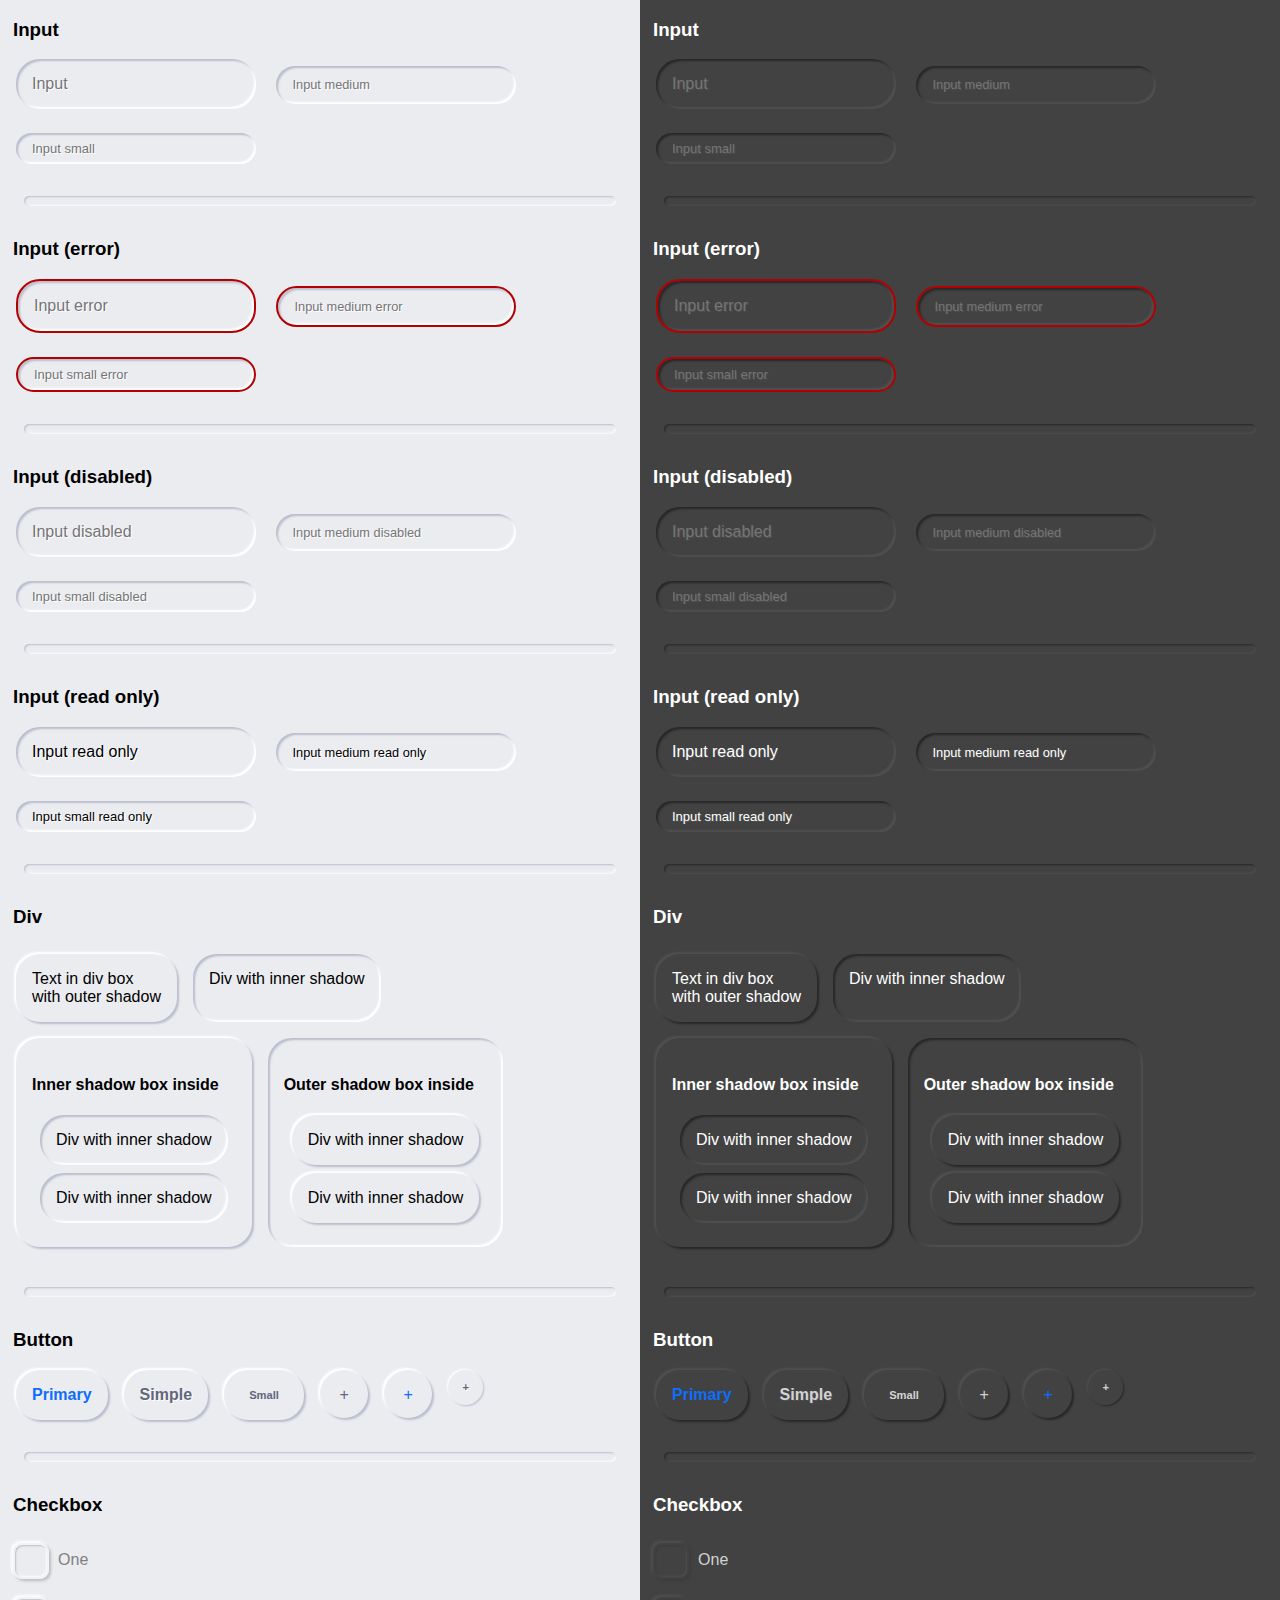
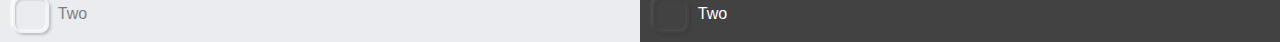
==== commit 6c726cf2: "Remove useless code" ====
--- a/index.html
+++ b/index.html
@@ -196,19 +196,5 @@
                 </div>
             </div>
         </div>
-        
-
-        <div style="margin: 10px">
-            <div class="neu-back" style="padding: 20px 0 0 20px;">
-                <input class="neu" type="text" placeholder="Input">
-            </div>
-            <div class="neu-back" theme="light" style="padding: 0 0 0 20px;">
-                <input class="neu" theme="light" type="text" placeholder="Input">
-            </div>
-            <div class="neu-back" theme="dark" style="padding: 20px 0 0 20px;">
-                <input class="neu" theme="dark" type="text" placeholder="Input">
-            </div>
-        </div>
     </body>
 </html>
-
